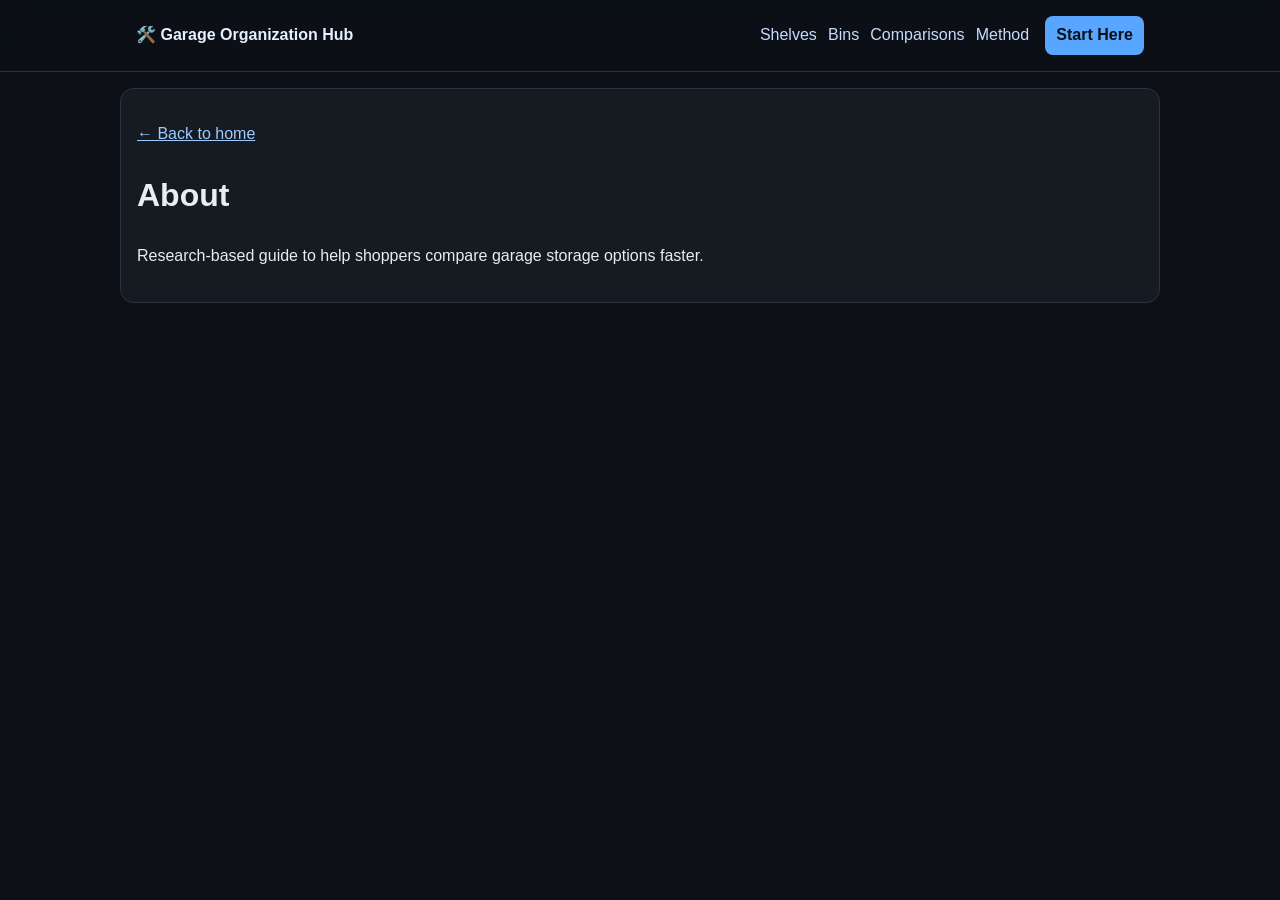
==== about.html @ b8df1030 "feat: cycle 2 initial build for Garage-organization with required pages, compliance, and baseline SE" ====
<!doctype html><html lang="en"><head><meta charset="utf-8"><meta name="viewport" content="width=device-width, initial-scale=1">
<title>About | Garage Organization Hub</title>
<meta name="description" content="About information for Garage Organization Hub.">
<link rel="canonical" href="https://virtualecommerceinc.com/Garage-organization/about.html"><link rel="stylesheet" href="styles.css"><!-- Google tag (gtag.js) -->
<script async src="https://www.googletagmanager.com/gtag/js?id=G-3Q57QH82ZM"></script>
<script>
 window.dataLayer = window.dataLayer || [];
 function gtag(){dataLayer.push(arguments);} 
 gtag("js", new Date());
 gtag("config", "G-3Q57QH82ZM");
</script>
</head><body><div class="top-nav-wrap"><div class="wrap top-nav"><a class="brand" href="index.html">🛠️ Garage Organization Hub</a><nav class="top-links"><a href="best-garage-shelves.html">Shelves</a><a href="best-garage-storage-bins.html">Bins</a><a href="workbench-vs-wall-system.html">Comparisons</a><a href="about.html">Method</a></nav><a class="top-cta" href="best-garage-shelves.html">Start Here</a></div></div><main class="wrap content"><p><a href="index.html">← Back to home</a></p><h1>About</h1><p>Research-based guide to help shoppers compare garage storage options faster.</p></main></body></html>
---- styles.css ----
:root{--bg:#0d1117;--card:#161b22;--txt:#e6edf3;--muted:#9fb0c0;--accent:#58a6ff;--line:#2a3442}
*{box-sizing:border-box}body{margin:0;background:var(--bg);color:var(--txt);font:16px/1.65 Inter,Arial,sans-serif}
.wrap{max-width:1040px;margin:auto;padding:1rem}
.top-nav-wrap{position:sticky;top:0;z-index:1000;background:rgba(13,17,23,.92);border-bottom:1px solid var(--line);backdrop-filter:blur(8px)}
.top-nav{display:flex;gap:1rem;align-items:center}
.brand{font-weight:800;color:#e6f0ff;text-decoration:none}.top-links{display:flex;gap:.7rem;flex-wrap:wrap;margin-left:auto}
.top-links a{color:#c5dcff;text-decoration:none}.top-cta{background:#58a6ff;color:#08101a;text-decoration:none;padding:.4rem .7rem;border-radius:.5rem;font-weight:700}
.hero{padding-top:1rem}.eyebrow{color:var(--accent);font-weight:700;text-transform:uppercase;letter-spacing:.07em}.sub{color:var(--muted)}
.panel,.card,.content{background:var(--card);border:1px solid var(--line);border-radius:.85rem;padding:1rem;margin-top:1rem}
.grid{display:grid;grid-template-columns:repeat(auto-fit,minmax(220px,1fr));gap:1rem}.badge{display:inline-block;background:#223a56;color:#cfe6ff;padding:.2rem .5rem;border-radius:999px;font-size:.75rem;font-weight:700}
a{color:#9ecbff}
.disclosure{background:#1b2a3f;border-left:4px solid var(--accent);padding:.6rem .8rem;border-radius:.4rem}
.guide-hero img,.hero-banner img{width:100%;border-radius:.75rem;display:block}.hero-banner{position:relative;overflow:hidden;border-radius:.9rem;border:1px solid var(--line);margin-top:1rem}
.hero-overlay{position:absolute;inset:0;background:linear-gradient(90deg,rgba(7,12,28,.76),rgba(7,12,28,.2));padding:1.2rem;display:flex;flex-direction:column;justify-content:center;gap:.6rem}
.hero-overlay h1{margin:0;font-size:clamp(1.4rem,3.6vw,2.6rem)}
table{width:100%;border-collapse:collapse}th,td{border:1px solid var(--line);padding:.55rem;text-align:left}
.footer{opacity:.9;padding-bottom:2rem}
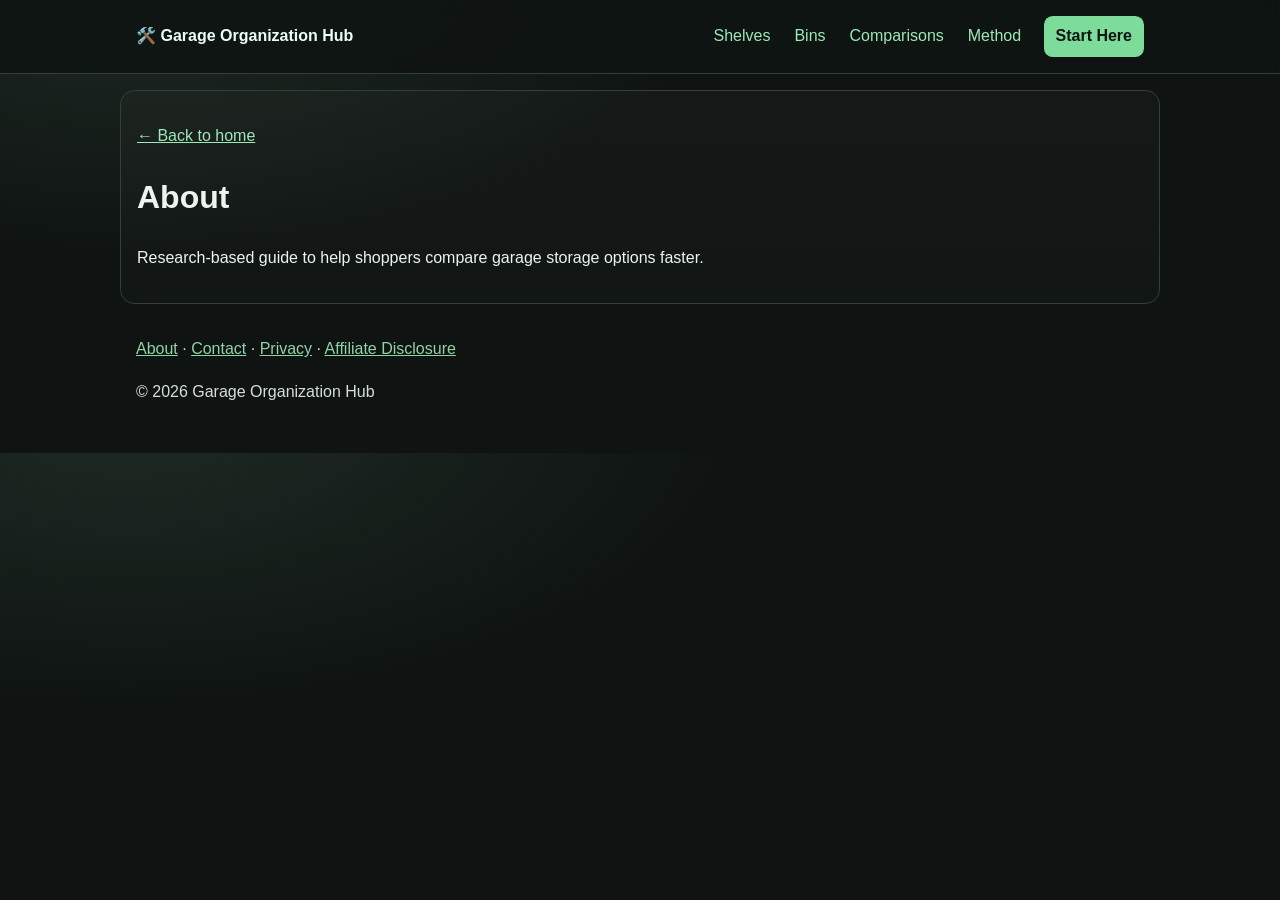
==== commit c729ca31: "cycle: strengthen trust/legal footer links sitewide and add trust sections on core guide pages" ====
--- a/about.html
+++ b/about.html
@@ -9,4 +9,9 @@
  gtag("js", new Date());
  gtag("config", "G-3Q57QH82ZM");
 </script>
-</head><body><div class="top-nav-wrap"><div class="wrap top-nav"><a class="brand" href="index.html">🛠️ Garage Organization Hub</a><nav class="top-links"><a href="best-garage-shelves.html">Shelves</a><a href="best-garage-storage-bins.html">Bins</a><a href="workbench-vs-wall-system.html">Comparisons</a><a href="about.html">Method</a></nav><a class="top-cta" href="best-garage-shelves.html">Start Here</a></div></div><main class="wrap content"><p><a href="index.html">← Back to home</a></p><h1>About</h1><p>Research-based guide to help shoppers compare garage storage options faster.</p></main></body></html>
+</head><body><div class="top-nav-wrap"><div class="wrap top-nav"><a class="brand" href="index.html">🛠️ Garage Organization Hub</a><nav class="top-links"><a href="best-garage-shelves.html">Shelves</a><a href="best-garage-storage-bins.html">Bins</a><a href="workbench-vs-wall-system.html">Comparisons</a><a href="about.html">Method</a></nav><a class="top-cta" href="best-garage-shelves.html">Start Here</a></div></div><main class="wrap content"><p><a href="index.html">← Back to home</a></p><h1>About</h1><p>Research-based guide to help shoppers compare garage storage options faster.</p></main>
+<footer class="wrap footer">
+  <p><a href="about.html">About</a> · <a href="contact.html">Contact</a> · <a href="privacy.html">Privacy</a> · <a href="affiliate-disclosure.html">Affiliate Disclosure</a></p>
+  <p>© 2026 Garage Organization Hub</p>
+</footer>
+</body></html>
--- a/styles.css
+++ b/styles.css
@@ -1,17 +1,75 @@
-:root{--bg:#0d1117;--card:#161b22;--txt:#e6edf3;--muted:#9fb0c0;--accent:#58a6ff;--line:#2a3442}
-*{box-sizing:border-box}body{margin:0;background:var(--bg);color:var(--txt);font:16px/1.65 Inter,Arial,sans-serif}
+:root{
+  --bg:#0f1412;
+  --bg2:#151c19;
+  --card:#1d2622;
+  --txt:#ecf4ef;
+  --muted:#b7c8be;
+  --accent:#7ddc9a;
+  --accent-2:#53b97c;
+  --line:#31403a;
+  --link:#9fe8b7;
+}
+*{box-sizing:border-box}
+body{
+  margin:0;
+  background:radial-gradient(1000px 500px at 10% -10%, #1f2b25 0%, var(--bg) 60%);
+  color:var(--txt);
+  font:16px/1.65 Inter,Arial,sans-serif
+}
 .wrap{max-width:1040px;margin:auto;padding:1rem}
-.top-nav-wrap{position:sticky;top:0;z-index:1000;background:rgba(13,17,23,.92);border-bottom:1px solid var(--line);backdrop-filter:blur(8px)}
+
+.top-nav-wrap{
+  position:sticky;top:0;z-index:1000;
+  background:rgba(15,20,18,.9);
+  border-bottom:1px solid var(--line);
+  backdrop-filter:blur(8px)
+}
 .top-nav{display:flex;gap:1rem;align-items:center}
-.brand{font-weight:800;color:#e6f0ff;text-decoration:none}.top-links{display:flex;gap:.7rem;flex-wrap:wrap;margin-left:auto}
-.top-links a{color:#c5dcff;text-decoration:none}.top-cta{background:#58a6ff;color:#08101a;text-decoration:none;padding:.4rem .7rem;border-radius:.5rem;font-weight:700}
-.hero{padding-top:1rem}.eyebrow{color:var(--accent);font-weight:700;text-transform:uppercase;letter-spacing:.07em}.sub{color:var(--muted)}
-.panel,.card,.content{background:var(--card);border:1px solid var(--line);border-radius:.85rem;padding:1rem;margin-top:1rem}
-.grid{display:grid;grid-template-columns:repeat(auto-fit,minmax(220px,1fr));gap:1rem}.badge{display:inline-block;background:#223a56;color:#cfe6ff;padding:.2rem .5rem;border-radius:999px;font-size:.75rem;font-weight:700}
-a{color:#9ecbff}
-.disclosure{background:#1b2a3f;border-left:4px solid var(--accent);padding:.6rem .8rem;border-radius:.4rem}
-.guide-hero img,.hero-banner img{width:100%;border-radius:.75rem;display:block}.hero-banner{position:relative;overflow:hidden;border-radius:.9rem;border:1px solid var(--line);margin-top:1rem}
-.hero-overlay{position:absolute;inset:0;background:linear-gradient(90deg,rgba(7,12,28,.76),rgba(7,12,28,.2));padding:1.2rem;display:flex;flex-direction:column;justify-content:center;gap:.6rem}
+.brand{font-weight:800;color:#ecfff4;text-decoration:none}
+.top-links{display:flex;gap:.7rem;flex-wrap:wrap;margin-left:auto}
+.top-links a{color:var(--link);text-decoration:none;padding:.2rem .4rem;border-radius:.35rem}
+.top-links a:hover{background:rgba(125,220,154,.15)}
+.top-cta{background:var(--accent);color:#0e1612;text-decoration:none;padding:.45rem .75rem;border-radius:.55rem;font-weight:700}
+
+.hero{padding-top:1rem}
+.eyebrow{color:var(--accent);font-weight:700;text-transform:uppercase;letter-spacing:.07em}
+.sub{color:var(--muted)}
+
+.panel,.card,.content{
+  background:linear-gradient(180deg, rgba(255,255,255,.02), rgba(255,255,255,.01));
+  border:1px solid var(--line);
+  border-radius:.9rem;
+  padding:1rem;
+  margin-top:1rem
+}
+.grid{display:grid;grid-template-columns:repeat(auto-fit,minmax(220px,1fr));gap:1rem}
+.badge{display:inline-block;background:#274233;color:#d6ffe4;padding:.2rem .5rem;border-radius:999px;font-size:.75rem;font-weight:700}
+
+a{color:var(--link)}
+a:hover{text-decoration:underline}
+
+.disclosure{
+  background:#203428;
+  border-left:4px solid var(--accent);
+  padding:.6rem .8rem;
+  border-radius:.45rem
+}
+
+.hero-banner{position:relative;overflow:hidden;border-radius:.9rem;border:1px solid var(--line);margin-top:1rem}
+.hero-banner img,.guide-hero img{width:100%;border-radius:.75rem;display:block}
+.hero-overlay{
+  position:absolute;inset:0;
+  background:linear-gradient(90deg,rgba(9,15,12,.75),rgba(9,15,12,.2));
+  padding:1.2rem;
+  display:flex;flex-direction:column;justify-content:center;gap:.6rem
+}
 .hero-overlay h1{margin:0;font-size:clamp(1.4rem,3.6vw,2.6rem)}
-table{width:100%;border-collapse:collapse}th,td{border:1px solid var(--line);padding:.55rem;text-align:left}
+
+table{width:100%;border-collapse:collapse}
+th,td{border:1px solid var(--line);padding:.55rem;text-align:left}
 .footer{opacity:.9;padding-bottom:2rem}
+
+@media (max-width:900px){
+  .top-nav{flex-wrap:wrap}
+  .top-links{order:3;width:100%;margin-left:0}
+}
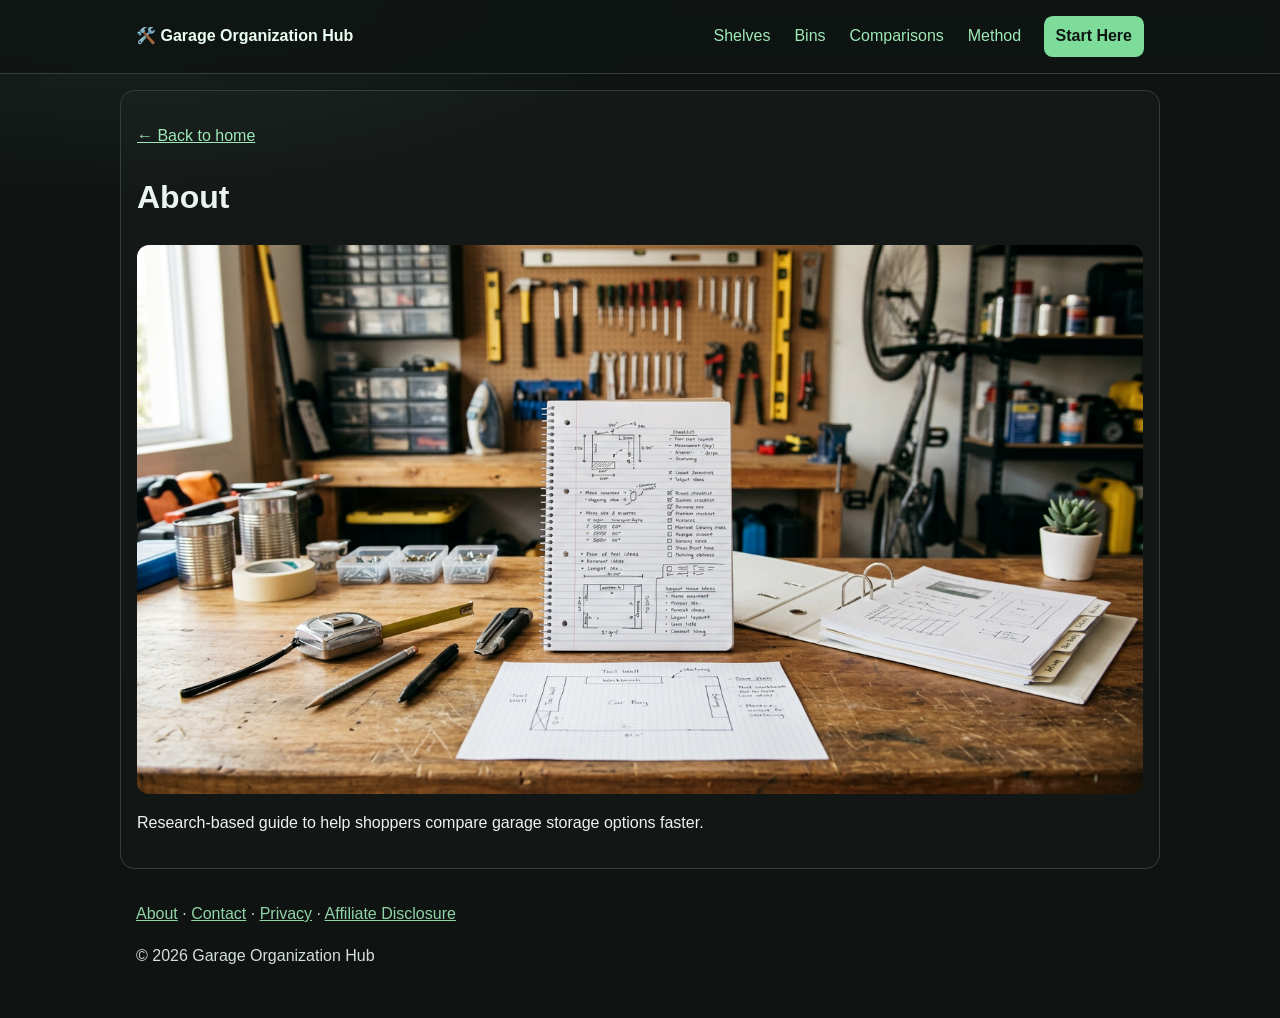
==== commit a723a44a: "feat: add relevant visuals across garage site pages with custom generated imagery" ====
--- a/about.html
+++ b/about.html
@@ -9,7 +9,9 @@
  gtag("js", new Date());
  gtag("config", "G-3Q57QH82ZM");
 </script>
-</head><body><div class="top-nav-wrap"><div class="wrap top-nav"><a class="brand" href="index.html">🛠️ Garage Organization Hub</a><nav class="top-links"><a href="best-garage-shelves.html">Shelves</a><a href="best-garage-storage-bins.html">Bins</a><a href="workbench-vs-wall-system.html">Comparisons</a><a href="about.html">Method</a></nav><a class="top-cta" href="best-garage-shelves.html">Start Here</a></div></div><main class="wrap content"><p><a href="index.html">← Back to home</a></p><h1>About</h1><p>Research-based guide to help shoppers compare garage storage options faster.</p></main>
+</head><body><div class="top-nav-wrap"><div class="wrap top-nav"><a class="brand" href="index.html">🛠️ Garage Organization Hub</a><nav class="top-links"><a href="best-garage-shelves.html">Shelves</a><a href="best-garage-storage-bins.html">Bins</a><a href="workbench-vs-wall-system.html">Comparisons</a><a href="about.html">Method</a></nav><a class="top-cta" href="best-garage-shelves.html">Start Here</a></div></div><main class="wrap content"><p><a href="index.html">← Back to home</a></p><h1>About</h1>
+<section class="guide-hero"><img src="assets/garage_about.png" alt="about page visual" loading="lazy" /></section>
+<p>Research-based guide to help shoppers compare garage storage options faster.</p></main>
 <footer class="wrap footer">
   <p><a href="about.html">About</a> · <a href="contact.html">Contact</a> · <a href="privacy.html">Privacy</a> · <a href="affiliate-disclosure.html">Affiliate Disclosure</a></p>
   <p>© 2026 Garage Organization Hub</p>
--- a/styles.css
+++ b/styles.css
@@ -48,6 +48,20 @@
 a{color:var(--link)}
 a:hover{text-decoration:underline}
 
+.cta-btn{
+  display:inline-block;
+  background:var(--accent);
+  color:#0e1612;
+  text-decoration:none;
+  font-weight:700;
+  padding:.5rem .75rem;
+  border-radius:.55rem;
+}
+.cta-btn:hover{
+  background:var(--accent-2);
+  text-decoration:none;
+}
+
 .disclosure{
   background:#203428;
   border-left:4px solid var(--accent);
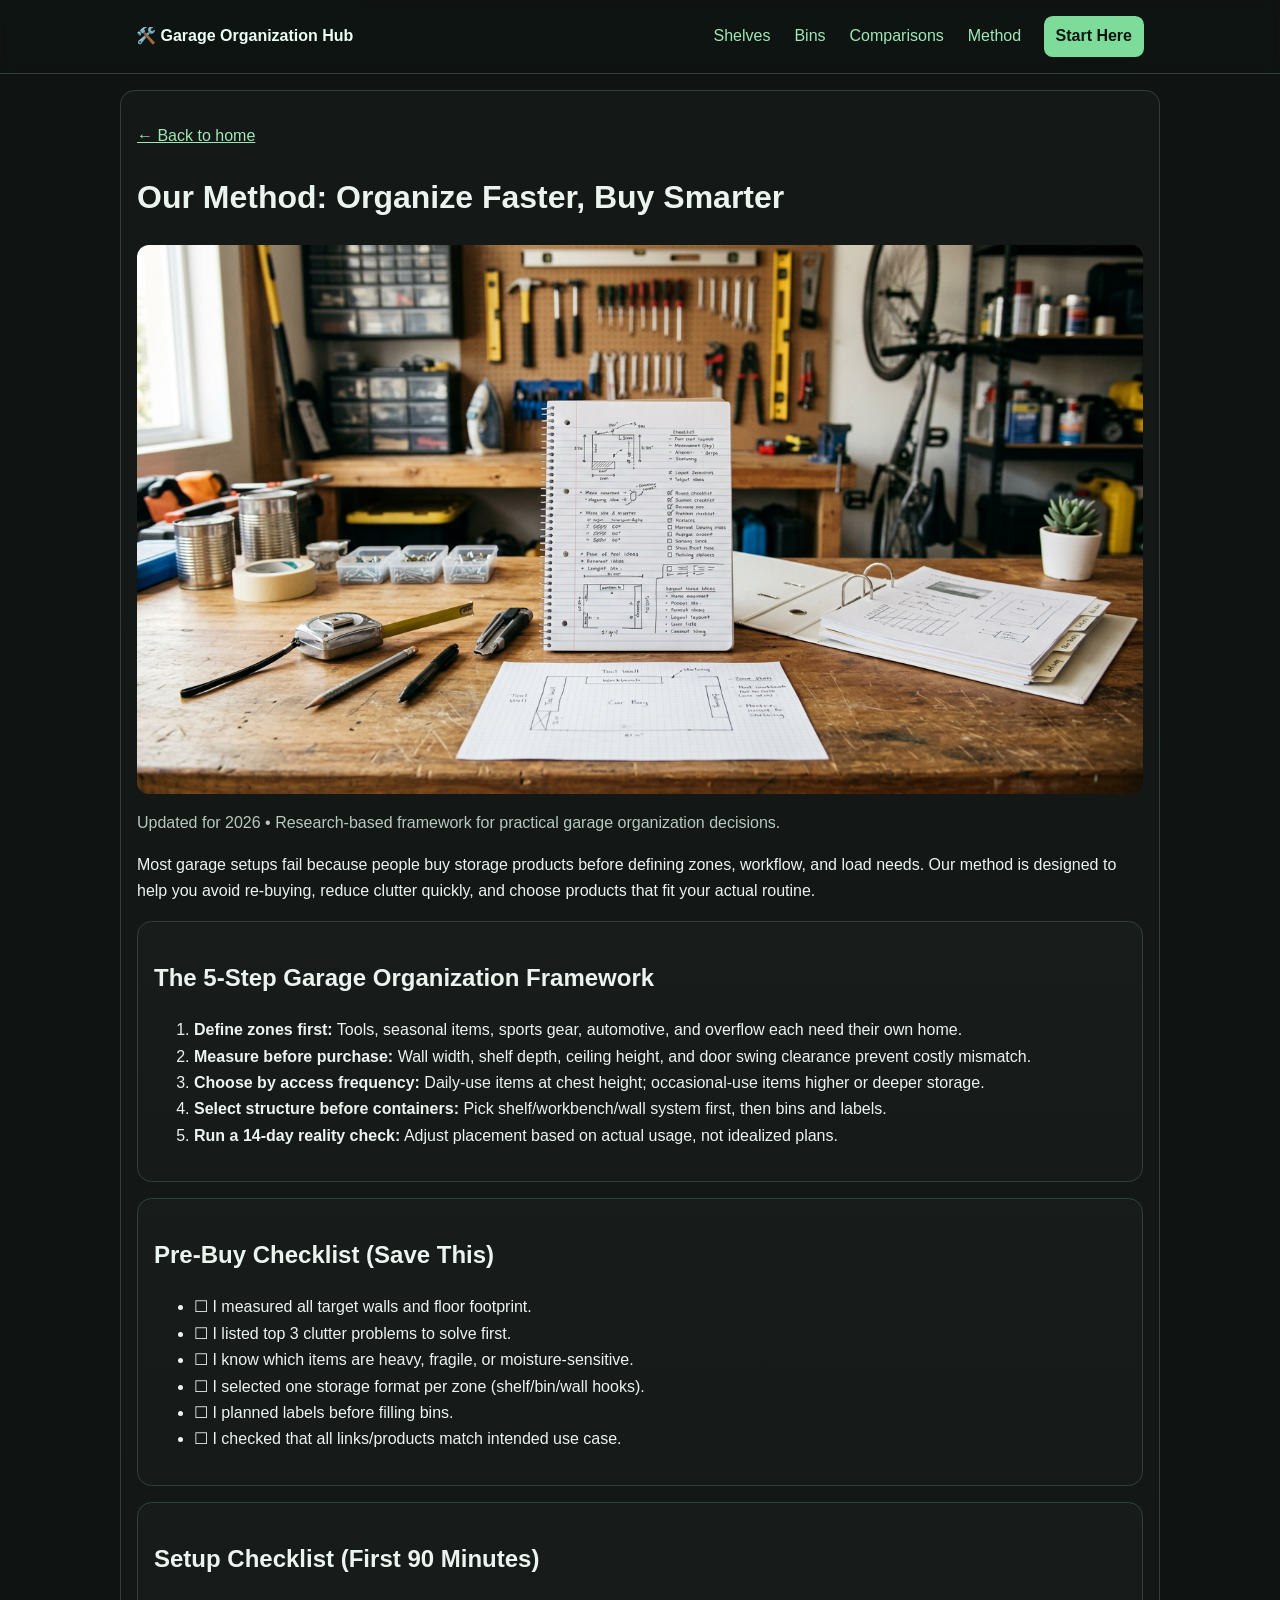
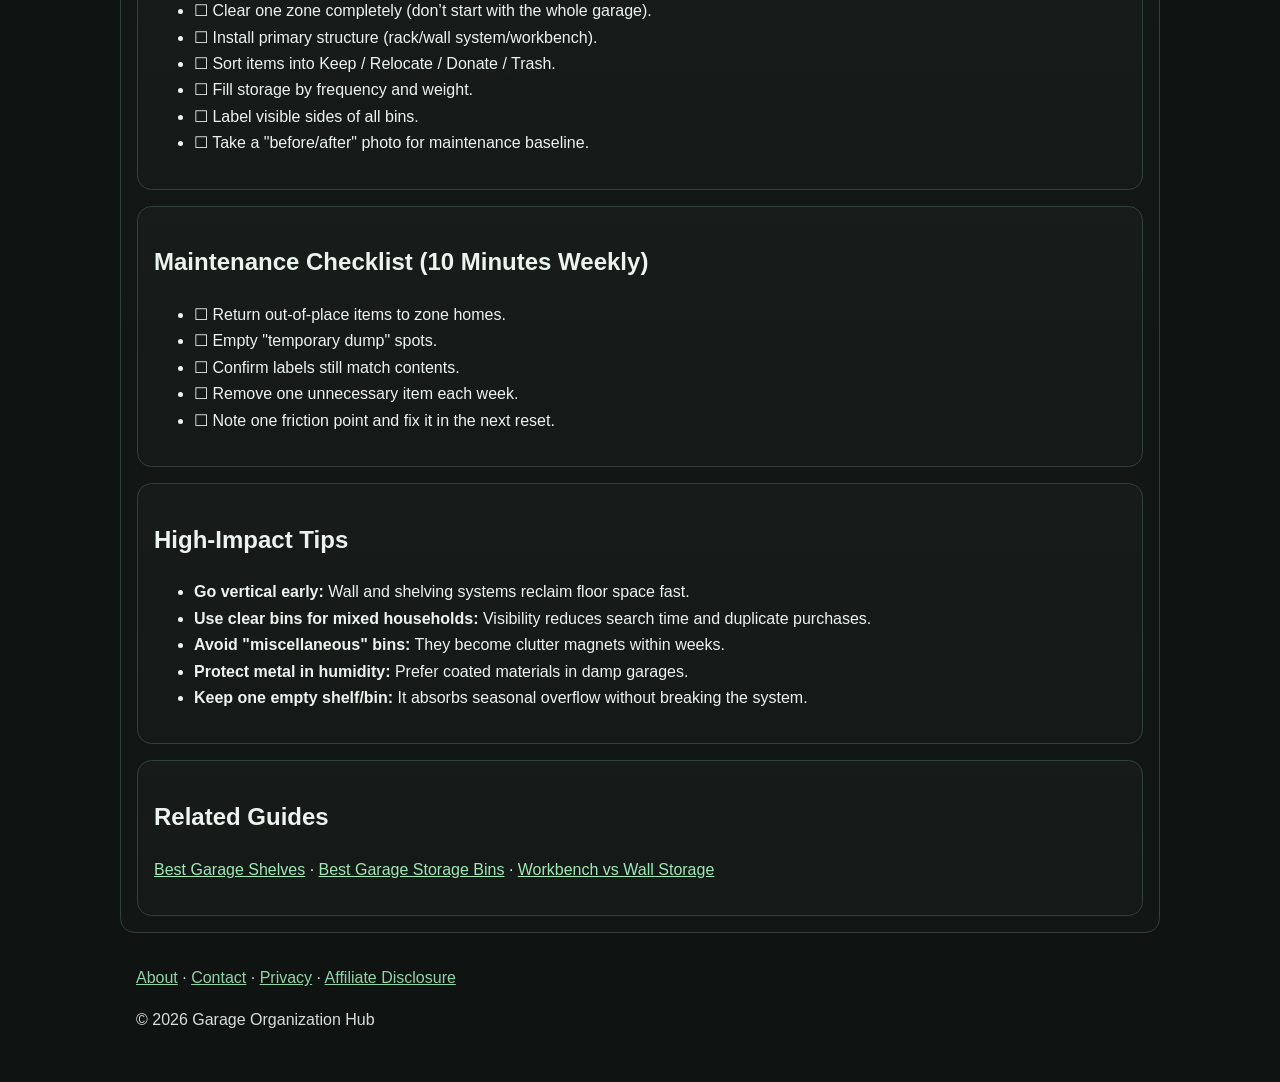
==== commit 32e4fc52: "content: expand method page with practical framework, tips, and actionable checklists" ====
--- a/about.html
+++ b/about.html
@@ -1,7 +1,8 @@
 <!doctype html><html lang="en"><head><meta charset="utf-8"><meta name="viewport" content="width=device-width, initial-scale=1">
-<title>About | Garage Organization Hub</title>
-<meta name="description" content="About information for Garage Organization Hub.">
-<link rel="canonical" href="https://virtualecommerceinc.com/Garage-organization/about.html"><link rel="stylesheet" href="styles.css"><!-- Google tag (gtag.js) -->
+<title>Method Page (2026) – How We Build Better Garage Systems</title>
+<meta name="description" content="Learn the Garage Organization Hub method: practical planning framework, checklists, and implementation tips to organize any garage with less trial and error.">
+<link rel="canonical" href="https://virtualecommerceinc.com/Garage-organization/about.html"><link rel="stylesheet" href="styles.css">
+<!-- Google tag (gtag.js) -->
 <script async src="https://www.googletagmanager.com/gtag/js?id=G-3Q57QH82ZM"></script>
 <script>
  window.dataLayer = window.dataLayer || [];
@@ -9,9 +10,76 @@
  gtag("js", new Date());
  gtag("config", "G-3Q57QH82ZM");
 </script>
-</head><body><div class="top-nav-wrap"><div class="wrap top-nav"><a class="brand" href="index.html">🛠️ Garage Organization Hub</a><nav class="top-links"><a href="best-garage-shelves.html">Shelves</a><a href="best-garage-storage-bins.html">Bins</a><a href="workbench-vs-wall-system.html">Comparisons</a><a href="about.html">Method</a></nav><a class="top-cta" href="best-garage-shelves.html">Start Here</a></div></div><main class="wrap content"><p><a href="index.html">← Back to home</a></p><h1>About</h1>
-<section class="guide-hero"><img src="assets/garage_about.png" alt="about page visual" loading="lazy" /></section>
-<p>Research-based guide to help shoppers compare garage storage options faster.</p></main>
+<script type="application/ld+json">{"@context":"https://schema.org","@type":"BreadcrumbList","itemListElement":[{"@type":"ListItem","position":1,"name":"Home","item":"https://virtualecommerceinc.com/Garage-organization/"},{"@type":"ListItem","position":2,"name":"Method","item":"https://virtualecommerceinc.com/Garage-organization/about.html"}]}</script>
+</head><body><div class="top-nav-wrap"><div class="wrap top-nav"><a class="brand" href="index.html">🛠️ Garage Organization Hub</a><nav class="top-links"><a href="best-garage-shelves.html">Shelves</a><a href="best-garage-storage-bins.html">Bins</a><a href="workbench-vs-wall-system.html">Comparisons</a><a href="about.html">Method</a></nav><a class="top-cta" href="best-garage-shelves.html">Start Here</a></div></div>
+<main class="wrap content"><p><a href="index.html">← Back to home</a></p><h1>Our Method: Organize Faster, Buy Smarter</h1>
+<section class="guide-hero"><img src="assets/garage_about.png" alt="Garage planning desk with checklist and storage layout notes" loading="lazy" /></section>
+
+<p class="sub">Updated for 2026 • Research-based framework for practical garage organization decisions.</p>
+<p>Most garage setups fail because people buy storage products before defining zones, workflow, and load needs. Our method is designed to help you avoid re-buying, reduce clutter quickly, and choose products that fit your actual routine.</p>
+
+<section class="panel">
+  <h2>The 5-Step Garage Organization Framework</h2>
+  <ol>
+    <li><strong>Define zones first:</strong> Tools, seasonal items, sports gear, automotive, and overflow each need their own home.</li>
+    <li><strong>Measure before purchase:</strong> Wall width, shelf depth, ceiling height, and door swing clearance prevent costly mismatch.</li>
+    <li><strong>Choose by access frequency:</strong> Daily-use items at chest height; occasional-use items higher or deeper storage.</li>
+    <li><strong>Select structure before containers:</strong> Pick shelf/workbench/wall system first, then bins and labels.</li>
+    <li><strong>Run a 14-day reality check:</strong> Adjust placement based on actual usage, not idealized plans.</li>
+  </ol>
+</section>
+
+<section class="panel">
+  <h2>Pre-Buy Checklist (Save This)</h2>
+  <ul>
+    <li>☐ I measured all target walls and floor footprint.</li>
+    <li>☐ I listed top 3 clutter problems to solve first.</li>
+    <li>☐ I know which items are heavy, fragile, or moisture-sensitive.</li>
+    <li>☐ I selected one storage format per zone (shelf/bin/wall hooks).</li>
+    <li>☐ I planned labels before filling bins.</li>
+    <li>☐ I checked that all links/products match intended use case.</li>
+  </ul>
+</section>
+
+<section class="panel">
+  <h2>Setup Checklist (First 90 Minutes)</h2>
+  <ul>
+    <li>☐ Clear one zone completely (don’t start with the whole garage).</li>
+    <li>☐ Install primary structure (rack/wall system/workbench).</li>
+    <li>☐ Sort items into Keep / Relocate / Donate / Trash.</li>
+    <li>☐ Fill storage by frequency and weight.</li>
+    <li>☐ Label visible sides of all bins.</li>
+    <li>☐ Take a "before/after" photo for maintenance baseline.</li>
+  </ul>
+</section>
+
+<section class="panel">
+  <h2>Maintenance Checklist (10 Minutes Weekly)</h2>
+  <ul>
+    <li>☐ Return out-of-place items to zone homes.</li>
+    <li>☐ Empty "temporary dump" spots.</li>
+    <li>☐ Confirm labels still match contents.</li>
+    <li>☐ Remove one unnecessary item each week.</li>
+    <li>☐ Note one friction point and fix it in the next reset.</li>
+  </ul>
+</section>
+
+<section class="panel">
+  <h2>High-Impact Tips</h2>
+  <ul>
+    <li><strong>Go vertical early:</strong> Wall and shelving systems reclaim floor space fast.</li>
+    <li><strong>Use clear bins for mixed households:</strong> Visibility reduces search time and duplicate purchases.</li>
+    <li><strong>Avoid "miscellaneous" bins:</strong> They become clutter magnets within weeks.</li>
+    <li><strong>Protect metal in humidity:</strong> Prefer coated materials in damp garages.</li>
+    <li><strong>Keep one empty shelf/bin:</strong> It absorbs seasonal overflow without breaking the system.</li>
+  </ul>
+</section>
+
+<section class="panel">
+  <h2>Related Guides</h2>
+  <p><a href="best-garage-shelves.html">Best Garage Shelves</a> · <a href="best-garage-storage-bins.html">Best Garage Storage Bins</a> · <a href="workbench-vs-wall-system.html">Workbench vs Wall Storage</a></p>
+</section>
+</main>
 <footer class="wrap footer">
   <p><a href="about.html">About</a> · <a href="contact.html">Contact</a> · <a href="privacy.html">Privacy</a> · <a href="affiliate-disclosure.html">Affiliate Disclosure</a></p>
   <p>© 2026 Garage Organization Hub</p>
